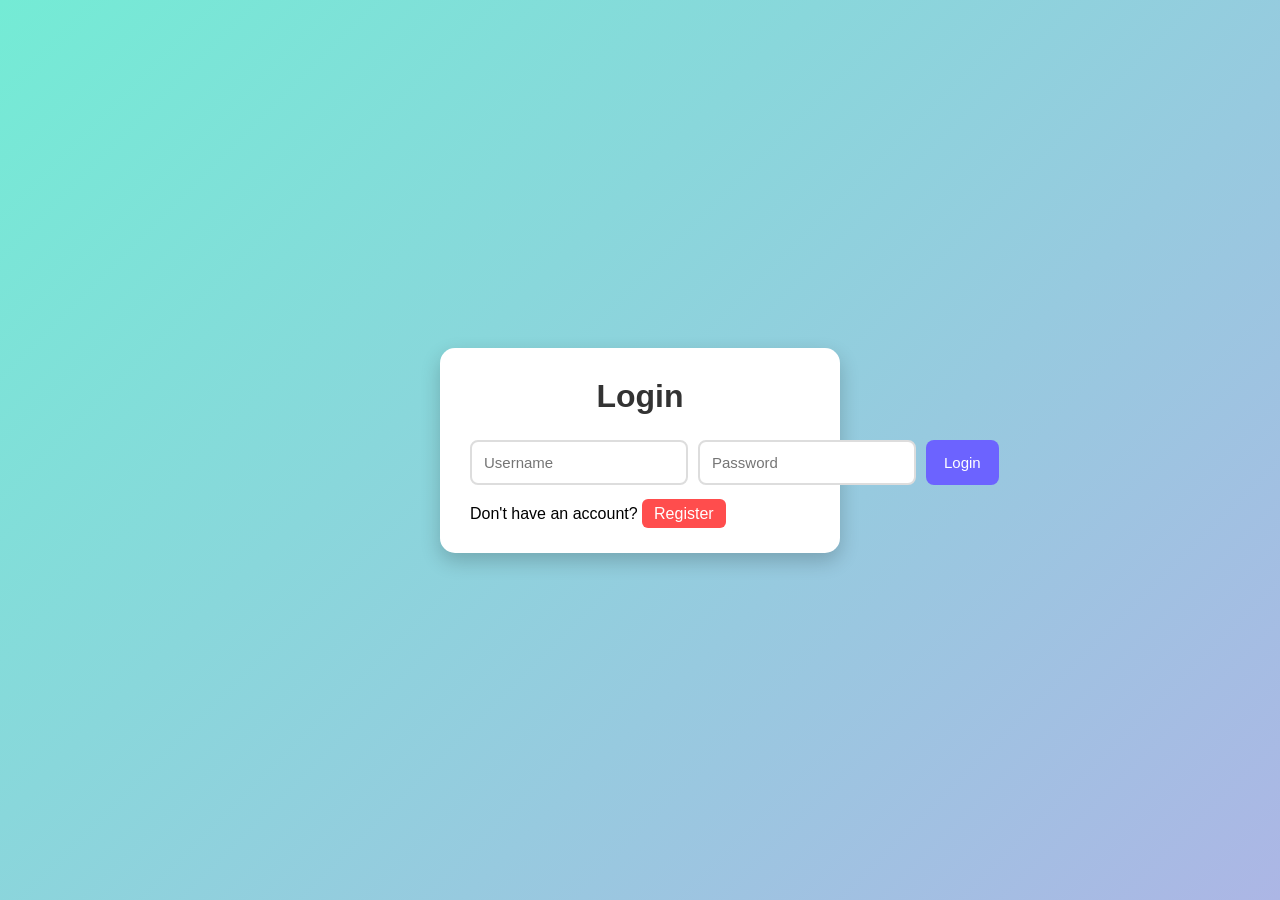
==== templates/login.html @ 5fdd607d "updated ui" ====
<!DOCTYPE html>
<html>
<head>
    <title>Login</title>
    <link rel="stylesheet" href="/static/style.css">
</head>
<body>

<div class="container">

    <h1>Login</h1>

    <form method="POST">

        <input type="text" name="username" placeholder="Username" required>

        <input type="password" name="password" placeholder="Password" required>

        <button type="submit">Login</button>

    </form>

    <p>
        Don't have an account?
        <a href="/register">Register</a>
    </p>

</div>

</body>
</html>
---- static/style.css ----
* {
    margin: 0;
    padding: 0;
    box-sizing: border-box;
}

body {
    font-family: Arial, sans-serif;

    background: linear-gradient(135deg, #74ebd5, #ACB6E5);

    height: 100vh;

    display: flex;
    justify-content: center;
    align-items: center;
}

.container {
    background: white;

    width: 400px;

    padding: 30px;

    border-radius: 15px;

    box-shadow: 0 8px 20px rgba(0, 0, 0, 0.2);
}

h1 {
    text-align: center;

    margin-bottom: 25px;

    color: #333;
}

form {
    display: flex;

    gap: 10px;

    margin-bottom: 20px;
}

input {
    flex: 1;

    padding: 12px;

    border: 2px solid #ddd;

    border-radius: 8px;

    font-size: 15px;

    outline: none;

    transition: 0.3s;
}

input:focus {
    border-color: #6c63ff;
}

button {
    padding: 12px 18px;

    background: #6c63ff;

    color: white;

    border: none;

    border-radius: 8px;

    cursor: pointer;

    font-size: 15px;

    transition: 0.3s;
}

button:hover {
    background: #574bdb;
}

ul {
    list-style: none;
}

li {
    background: #f4f4f4;

    padding: 12px;

    margin-bottom: 12px;

    border-radius: 8px;

    display: flex;

    justify-content: space-between;

    align-items: center;
}

li span {
    color: #333;

    font-size: 16px;
}

a {
    text-decoration: none;

    background: #ff4d4d;

    color: white;

    padding: 6px 12px;

    border-radius: 6px;

    transition: 0.3s;
}

a:hover {
    background: #e60000;
}
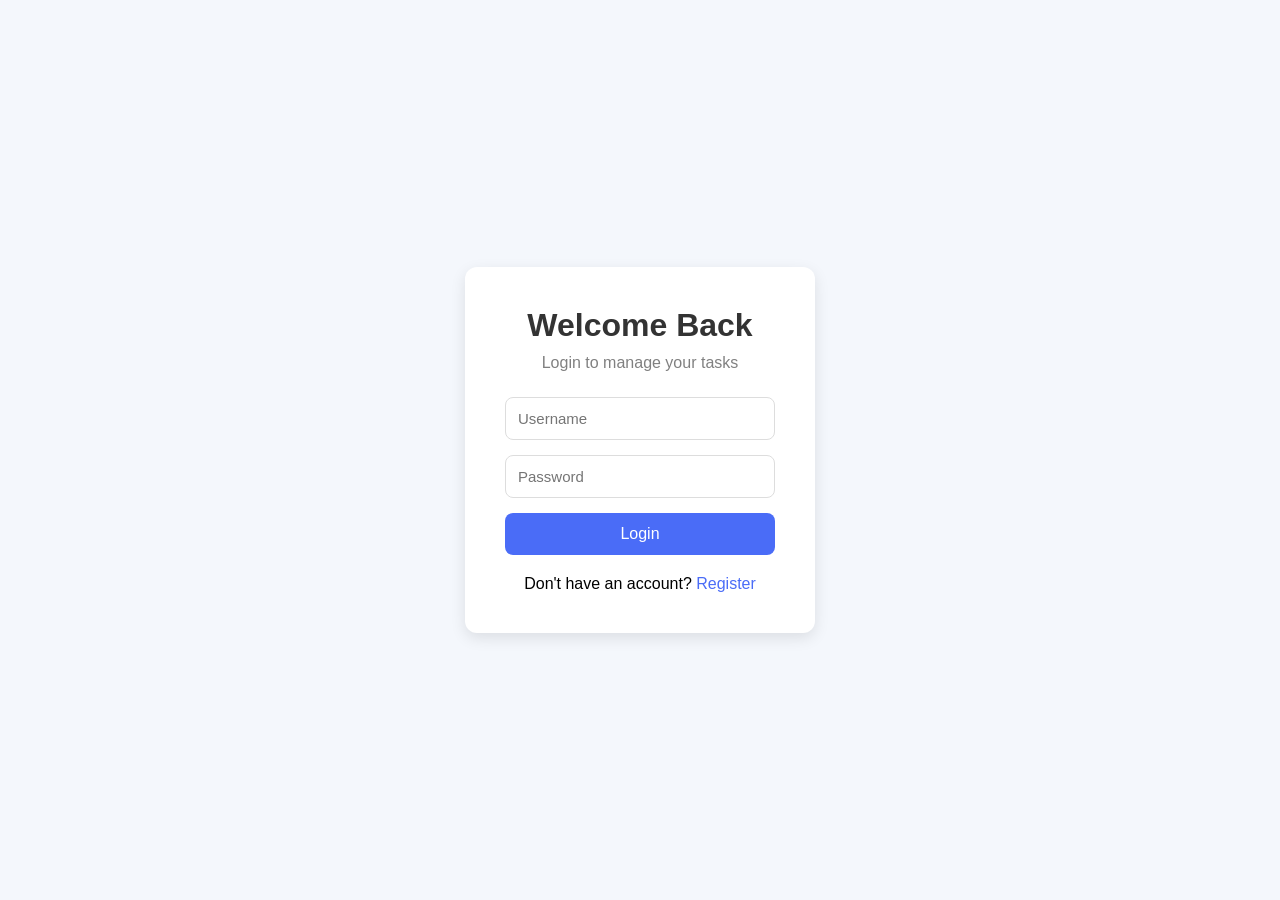
==== commit 4382f7b7: "updated ui" ====
--- a/templates/login.html
+++ b/templates/login.html
@@ -6,24 +6,30 @@
 </head>
 <body>
 
-<div class="container">
+<div class="auth-container">
 
-    <h1>Login</h1>
+    <div class="auth-box">
 
-    <form method="POST">
+        <h1>Welcome Back</h1>
 
-        <input type="text" name="username" placeholder="Username" required>
+        <p class="subtitle">Login to manage your tasks</p>
 
-        <input type="password" name="password" placeholder="Password" required>
+        <form method="POST">
 
-        <button type="submit">Login</button>
+            <input type="text" name="username" placeholder="Username" required>
 
-    </form>
+            <input type="password" name="password" placeholder="Password" required>
 
-    <p>
-        Don't have an account?
-        <a href="/register">Register</a>
-    </p>
+            <button type="submit">Login</button>
+
+        </form>
+
+        <p class="switch-text">
+            Don't have an account?
+            <a href="/register">Register</a>
+        </p>
+
+    </div>
 
 </div>
 
--- a/static/style.css
+++ b/static/style.css
@@ -2,130 +2,150 @@
     margin: 0;
     padding: 0;
     box-sizing: border-box;
+    font-family: Arial, sans-serif;
 }
 
 body {
-    font-family: Arial, sans-serif;
+    background: #f4f7fc;
+}
 
-    background: linear-gradient(135deg, #74ebd5, #ACB6E5);
+/* LOGIN & REGISTER */
 
+.auth-container {
     height: 100vh;
-
     display: flex;
     justify-content: center;
     align-items: center;
 }
 
-.container {
+.auth-box {
+    width: 350px;
     background: white;
-
-    width: 400px;
-
-    padding: 30px;
-
-    border-radius: 15px;
-
-    box-shadow: 0 8px 20px rgba(0, 0, 0, 0.2);
+    padding: 40px;
+    border-radius: 12px;
+    box-shadow: 0px 5px 15px rgba(0,0,0,0.1);
+    text-align: center;
 }
 
-h1 {
-    text-align: center;
-
-    margin-bottom: 25px;
-
+.auth-box h1 {
+    margin-bottom: 10px;
     color: #333;
 }
 
-form {
-    display: flex;
-
-    gap: 10px;
-
-    margin-bottom: 20px;
+.subtitle {
+    margin-bottom: 25px;
+    color: gray;
 }
 
-input {
-    flex: 1;
-
-    padding: 12px;
-
-    border: 2px solid #ddd;
-
-    border-radius: 8px;
-
-    font-size: 15px;
-
-    outline: none;
-
-    transition: 0.3s;
+.auth-box form {
+    display: flex;
+    flex-direction: column;
 }
 
-input:focus {
-    border-color: #6c63ff;
+.auth-box input {
+    margin-bottom: 15px;
+    padding: 12px;
+    border: 1px solid #ddd;
+    border-radius: 8px;
+    font-size: 15px;
 }
 
-button {
-    padding: 12px 18px;
-
-    background: #6c63ff;
-
+.auth-box button {
+    padding: 12px;
+    border: none;
+    background: #4a6cf7;
     color: white;
-
-    border: none;
-
     border-radius: 8px;
-
     cursor: pointer;
-
-    font-size: 15px;
-
-    transition: 0.3s;
+    font-size: 16px;
 }
 
-button:hover {
-    background: #574bdb;
+.auth-box button:hover {
+    background: #3451c6;
 }
 
-ul {
+.switch-text {
+    margin-top: 20px;
+}
+
+.switch-text a {
+    color: #4a6cf7;
+    text-decoration: none;
+}
+
+/* DASHBOARD */
+
+.dashboard-container {
+    width: 70%;
+    margin: 50px auto;
+}
+
+.top-bar {
+    background: white;
+    padding: 25px;
+    border-radius: 12px;
+    display: flex;
+    justify-content: space-between;
+    align-items: center;
+    margin-bottom: 25px;
+    box-shadow: 0px 5px 15px rgba(0,0,0,0.1);
+}
+
+.logout-btn {
+    background: red;
+    color: white;
+    padding: 10px 18px;
+    border-radius: 8px;
+    text-decoration: none;
+}
+
+.task-box {
+    background: white;
+    padding: 30px;
+    border-radius: 12px;
+    box-shadow: 0px 5px 15px rgba(0,0,0,0.1);
+}
+
+.task-form {
+    display: flex;
+    gap: 15px;
+    margin-bottom: 25px;
+}
+
+.task-form input {
+    flex: 1;
+    padding: 12px;
+    border: 1px solid #ddd;
+    border-radius: 8px;
+}
+
+.task-form button {
+    padding: 12px 20px;
+    border: none;
+    background: #4a6cf7;
+    color: white;
+    border-radius: 8px;
+    cursor: pointer;
+}
+
+.task-list {
     list-style: none;
 }
 
-li {
-    background: #f4f4f4;
-
-    padding: 12px;
-
-    margin-bottom: 12px;
-
-    border-radius: 8px;
-
+.task-list li {
+    background: #f4f7fc;
+    margin-bottom: 15px;
+    padding: 15px;
+    border-radius: 10px;
     display: flex;
-
     justify-content: space-between;
-
     align-items: center;
 }
 
-li span {
-    color: #333;
-
-    font-size: 16px;
+.delete-btn {
+    background: red;
+    color: white;
+    padding: 8px 14px;
+    border-radius: 6px;
+    text-decoration: none;
 }
-
-a {
-    text-decoration: none;
-
-    background: #ff4d4d;
-
-    color: white;
-
-    padding: 6px 12px;
-
-    border-radius: 6px;
-
-    transition: 0.3s;
-}
-
-a:hover {
-    background: #e60000;
-}
